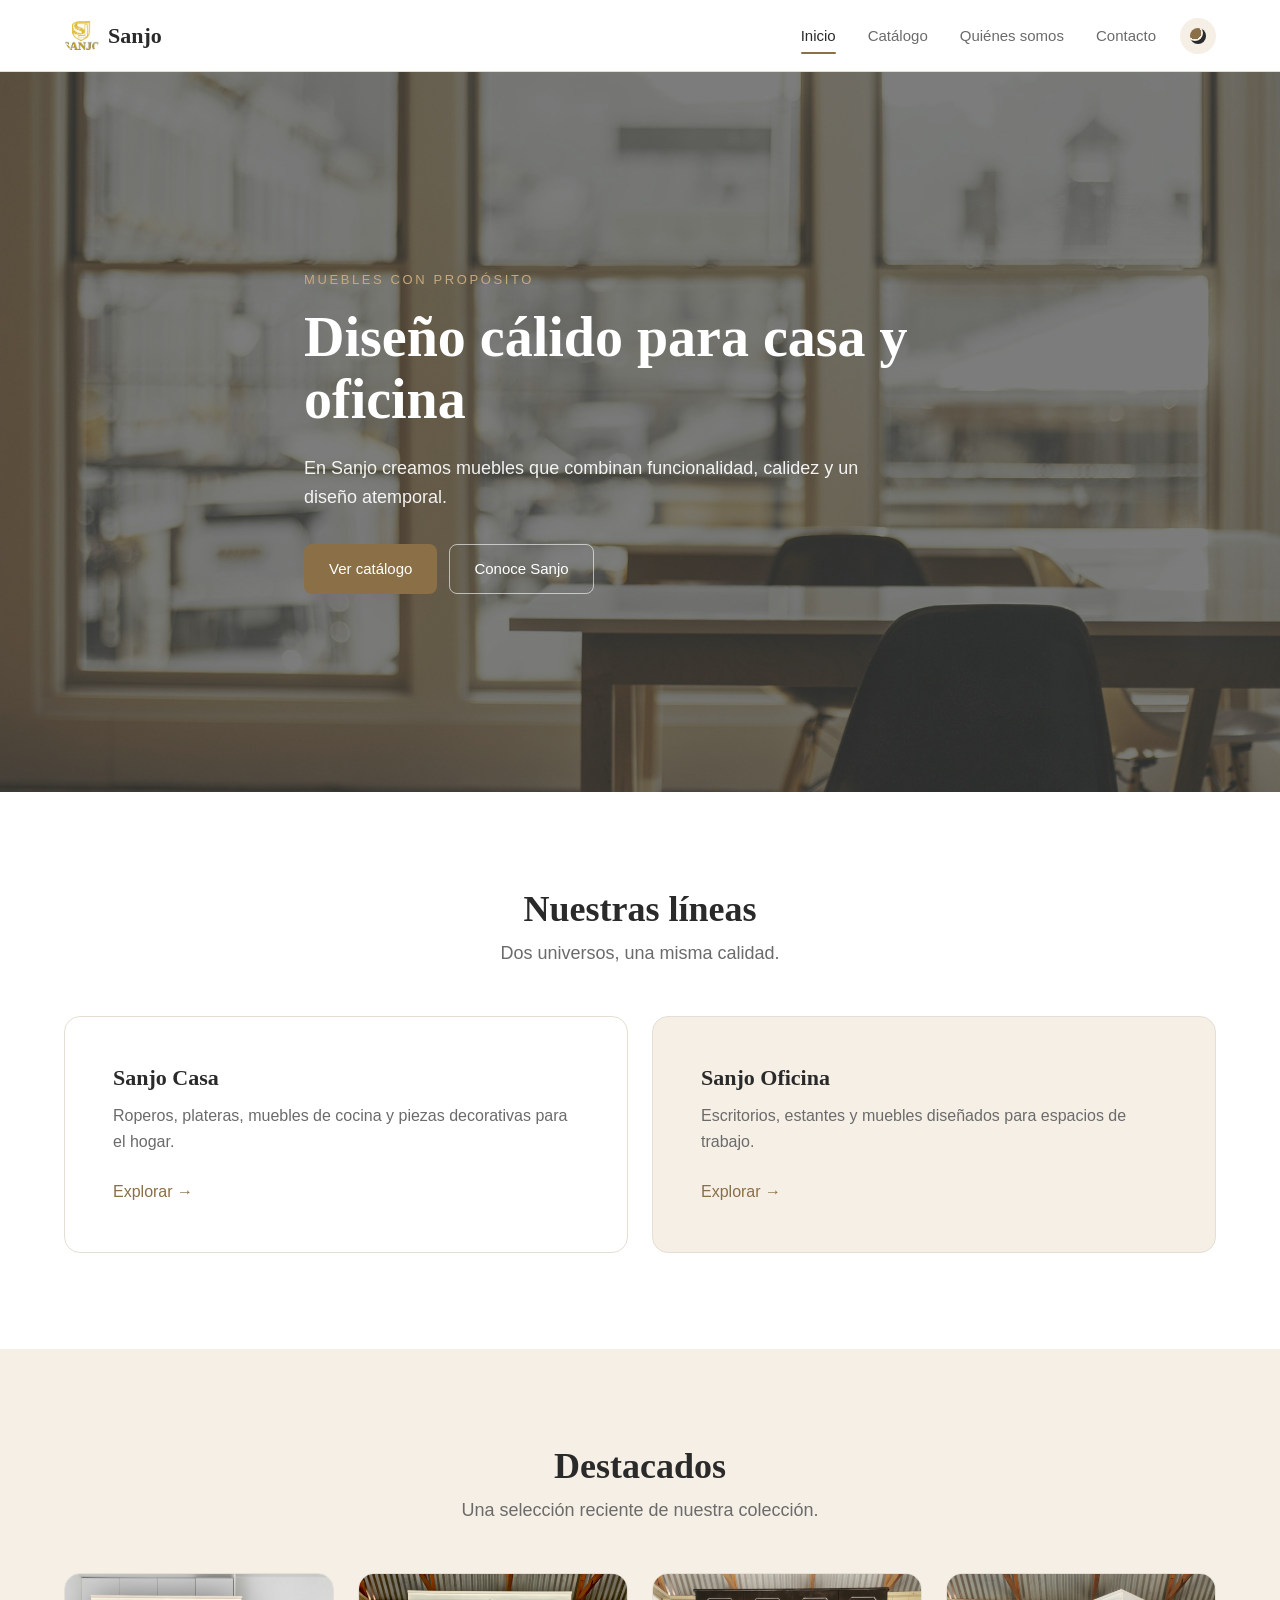
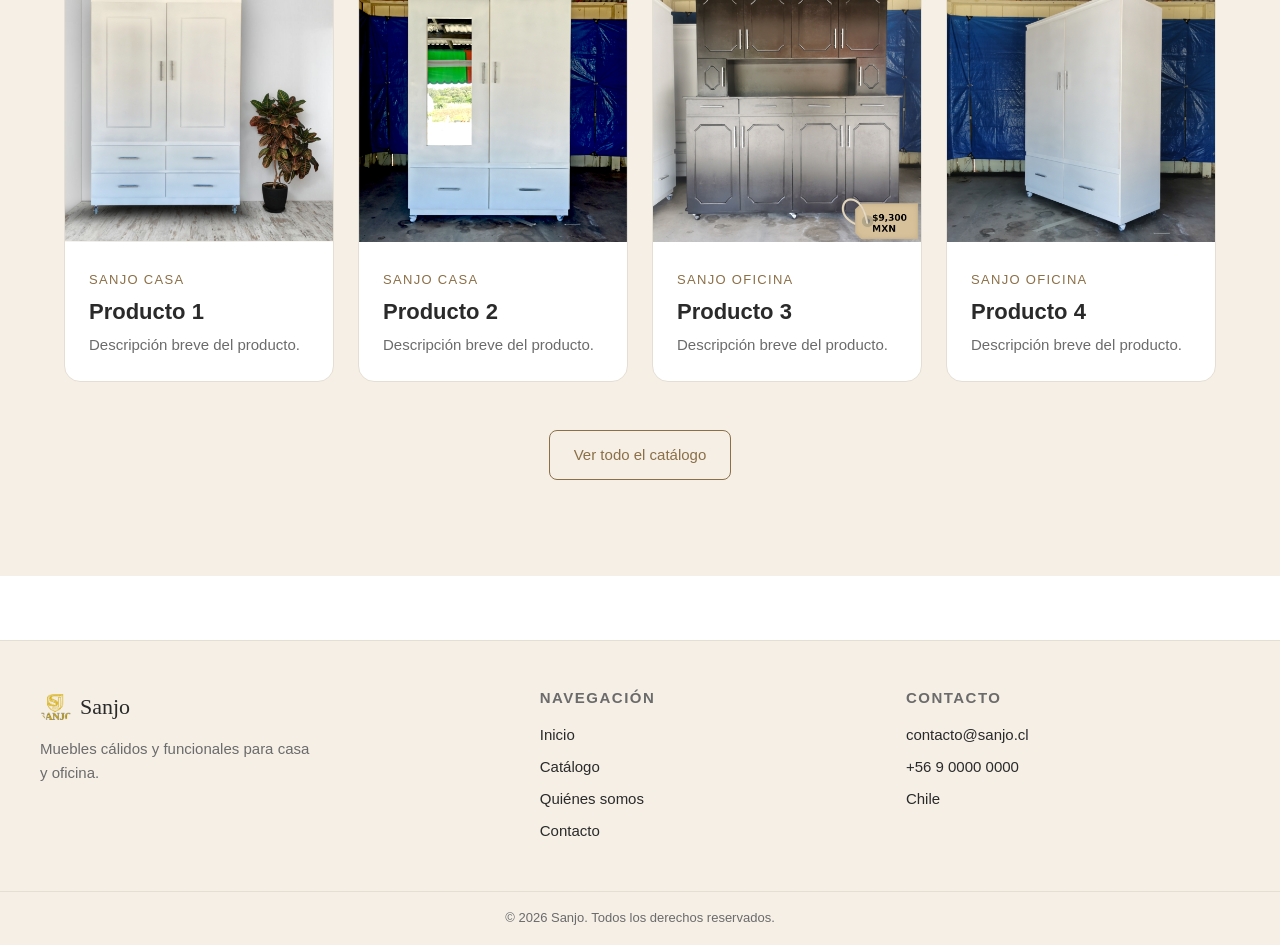
==== sanjo-static/index.html @ f372dff4 "Base del proyecto" ====
<!DOCTYPE html>
<html lang="es" data-theme="light">
<head>
    <meta charset="UTF-8">
    <meta name="viewport" content="width=device-width, initial-scale=1.0">
    <meta name="description" content="Sanjo - Muebles para el hogar y la oficina. Diseño cálido, elegante y funcional.">
    <title>Sanjo - Muebles para casa y oficina</title>
    <link rel="stylesheet" href="css/styles.css">
    <link rel="icon" type="image/png" href="assets/images/branding/imagotipo-sanjo.png">
</head>
<body>
    <header class="navbar" id="navbar">
        <div class="container navbar__inner">
            <a href="index.html" class="navbar__brand" aria-label="Sanjo inicio">
                <img src="assets/images/branding/imagotipo-sanjo.png" alt="Sanjo" class="navbar__logo">
                <span class="navbar__name">Sanjo</span>
            </a>

            <button class="navbar__toggle" id="navToggle" aria-label="Abrir menú" aria-expanded="false" aria-controls="navMenu">
                <span></span>
                <span></span>
                <span></span>
            </button>

            <nav class="navbar__menu" id="navMenu" aria-label="Menú principal">
                <ul class="navbar__list">
                    <li><a href="index.html" class="navbar__link is-active">Inicio</a></li>
                    <li><a href="catalogo.html" class="navbar__link">Catálogo</a></li>
                    <li><a href="quienes-somos.html" class="navbar__link">Quiénes somos</a></li>
                    <li><a href="contacto.html" class="navbar__link">Contacto</a></li>
                </ul>
                <button class="theme-toggle" id="themeToggle" aria-label="Cambiar tema">
                    <span class="theme-toggle__icon" aria-hidden="true"></span>
                </button>
            </nav>
        </div>
    </header>

    <main>
        <section class="hero" style="background-image: url('assets/images/backgrounds/home-hero.jpg');">
            <div class="hero__overlay"></div>
            <div class="container hero__content">
                <p class="hero__eyebrow">Muebles con propósito</p>
                <h1 class="hero__title">Diseño cálido para casa y oficina</h1>
                <p class="hero__lead">En Sanjo creamos muebles que combinan funcionalidad, calidez y un diseño atemporal.</p>
                <div class="hero__actions">
                    <a href="catalogo.html" class="btn btn--primary">Ver catálogo</a>
                    <a href="quienes-somos.html" class="btn btn--ghost">Conoce Sanjo</a>
                </div>
            </div>
        </section>

        <section class="lines section">
            <div class="container">
                <header class="section__header">
                    <h2 class="section__title">Nuestras líneas</h2>
                    <p class="section__subtitle">Dos universos, una misma calidad.</p>
                </header>
                <div class="lines__grid">
                    <article class="line-card">
                        <h3 class="line-card__title">Sanjo Casa</h3>
                        <p class="line-card__text">Roperos, plateras, muebles de cocina y piezas decorativas para el hogar.</p>
                        <a href="catalogo.html?linea=casa" class="line-card__link">Explorar →</a>
                    </article>
                    <article class="line-card line-card--alt">
                        <h3 class="line-card__title">Sanjo Oficina</h3>
                        <p class="line-card__text">Escritorios, estantes y muebles diseñados para espacios de trabajo.</p>
                        <a href="catalogo.html?linea=oficina" class="line-card__link">Explorar →</a>
                    </article>
                </div>
            </div>
        </section>

        <section class="featured section section--alt">
            <div class="container">
                <header class="section__header">
                    <h2 class="section__title">Destacados</h2>
                    <p class="section__subtitle">Una selección reciente de nuestra colección.</p>
                </header>
                <div class="products__grid">
                    <article class="product-card">
                        <div class="product-card__media">
                            <img src="assets/images/products/producto-1.png" alt="Producto destacado 1" loading="lazy">
                        </div>
                        <div class="product-card__body">
                            <span class="product-card__tag">Sanjo Casa</span>
                            <h3 class="product-card__title">Producto 1</h3>
                            <p class="product-card__text">Descripción breve del producto.</p>
                        </div>
                    </article>
                    <article class="product-card">
                        <div class="product-card__media">
                            <img src="assets/images/products/producto-2.png" alt="Producto destacado 2" loading="lazy">
                        </div>
                        <div class="product-card__body">
                            <span class="product-card__tag">Sanjo Casa</span>
                            <h3 class="product-card__title">Producto 2</h3>
                            <p class="product-card__text">Descripción breve del producto.</p>
                        </div>
                    </article>
                    <article class="product-card">
                        <div class="product-card__media">
                            <img src="assets/images/products/producto-3.png" alt="Producto destacado 3" loading="lazy">
                        </div>
                        <div class="product-card__body">
                            <span class="product-card__tag">Sanjo Oficina</span>
                            <h3 class="product-card__title">Producto 3</h3>
                            <p class="product-card__text">Descripción breve del producto.</p>
                        </div>
                    </article>
                    <article class="product-card">
                        <div class="product-card__media">
                            <img src="assets/images/products/producto-4.png" alt="Producto destacado 4" loading="lazy">
                        </div>
                        <div class="product-card__body">
                            <span class="product-card__tag">Sanjo Oficina</span>
                            <h3 class="product-card__title">Producto 4</h3>
                            <p class="product-card__text">Descripción breve del producto.</p>
                        </div>
                    </article>
                </div>
                <div class="section__footer">
                    <a href="catalogo.html" class="btn btn--outline">Ver todo el catálogo</a>
                </div>
            </div>
        </section>
    </main>

    <footer class="footer">
        <div class="container footer__inner">
            <div class="footer__col footer__col--brand">
                <a href="index.html" class="footer__brand">
                    <img src="assets/images/branding/imagotipo-sanjo.png" alt="Sanjo" class="footer__logo">
                    <span>Sanjo</span>
                </a>
                <p class="footer__text">Muebles cálidos y funcionales para casa y oficina.</p>
            </div>
            <div class="footer__col">
                <h4 class="footer__heading">Navegación</h4>
                <ul class="footer__list">
                    <li><a href="index.html">Inicio</a></li>
                    <li><a href="catalogo.html">Catálogo</a></li>
                    <li><a href="quienes-somos.html">Quiénes somos</a></li>
                    <li><a href="contacto.html">Contacto</a></li>
                </ul>
            </div>
            <div class="footer__col">
                <h4 class="footer__heading">Contacto</h4>
                <ul class="footer__list">
                    <li><a href="mailto:contacto@sanjo.cl">contacto@sanjo.cl</a></li>
                    <li><a href="tel:+56000000000">+56 9 0000 0000</a></li>
                    <li>Chile</li>
                </ul>
            </div>
        </div>
        <div class="footer__bottom">
            <div class="container">
                <p>&copy; <span id="year"></span> Sanjo. Todos los derechos reservados.</p>
            </div>
        </div>
    </footer>

    <script src="js/main.js"></script>
</body>
</html>
---- sanjo-static/css/styles.css ----
/* ============================================
   Sanjo — Hoja de estilos base
   ============================================ */

/* --- Variables: tema claro (por defecto) --- */
:root {
    /* Colores — paleta cálida */
    --color-bg: #FFFFFF;
    --color-bg-alt: #F5EFE6;
    --color-bg-elev: #FFFFFF;
    --color-text: #2A2A2A;
    --color-text-muted: #6B6B6B;
    --color-border: #E5DED3;
    --color-accent: #8B6F47;
    --color-accent-strong: #6E5638;
    --color-wood: #C9A87C;
    --color-beige: #F5EFE6;
    --color-overlay: rgba(42, 42, 42, 0.55);

    /* Tipografía */
    --font-sans: "Inter", -apple-system, BlinkMacSystemFont, "Segoe UI", Roboto, "Helvetica Neue", Arial, sans-serif;
    --font-serif: "Playfair Display", Georgia, "Times New Roman", serif;
    --fs-xs: 0.8125rem;
    --fs-sm: 0.9375rem;
    --fs-base: 1rem;
    --fs-md: 1.125rem;
    --fs-lg: 1.375rem;
    --fs-xl: 1.75rem;
    --fs-2xl: 2.25rem;
    --fs-3xl: 3rem;
    --lh-tight: 1.2;
    --lh-normal: 1.6;

    /* Espaciados */
    --space-1: 0.25rem;
    --space-2: 0.5rem;
    --space-3: 0.75rem;
    --space-4: 1rem;
    --space-5: 1.5rem;
    --space-6: 2rem;
    --space-7: 3rem;
    --space-8: 4rem;
    --space-9: 6rem;

    /* Otros */
    --radius-sm: 4px;
    --radius-md: 8px;
    --radius-lg: 16px;
    --shadow-sm: 0 1px 3px rgba(0, 0, 0, 0.06);
    --shadow-md: 0 6px 18px rgba(42, 42, 42, 0.08);
    --transition: 0.25s ease;
    --container: 1200px;
    --navbar-h: 72px;
}

/* --- Variables: tema oscuro --- */
[data-theme="dark"] {
    --color-bg: #1A1815;
    --color-bg-alt: #23201C;
    --color-bg-elev: #2A2622;
    --color-text: #F1ECE3;
    --color-text-muted: #B8AFA1;
    --color-border: #3A332C;
    --color-accent: #C9A87C;
    --color-accent-strong: #E0C49B;
    --color-wood: #B89265;
    --color-beige: #2A2622;
    --color-overlay: rgba(0, 0, 0, 0.6);
    --shadow-sm: 0 1px 3px rgba(0, 0, 0, 0.4);
    --shadow-md: 0 6px 18px rgba(0, 0, 0, 0.5);
}

/* --- Reset --- */
*, *::before, *::after { box-sizing: border-box; }
* { margin: 0; }
html { scroll-behavior: smooth; -webkit-text-size-adjust: 100%; }
body {
    font-family: var(--font-sans);
    font-size: var(--fs-base);
    line-height: var(--lh-normal);
    color: var(--color-text);
    background-color: var(--color-bg);
    -webkit-font-smoothing: antialiased;
    transition: background-color var(--transition), color var(--transition);
}
img, picture, svg { max-width: 100%; display: block; }
button, input, select, textarea { font: inherit; color: inherit; }
button { background: none; border: 0; cursor: pointer; }
a { color: inherit; text-decoration: none; }
ul { list-style: none; padding: 0; }
h1, h2, h3, h4 { line-height: var(--lh-tight); font-weight: 600; }
h1 { font-family: var(--font-serif); font-size: var(--fs-3xl); }
h2 { font-family: var(--font-serif); font-size: var(--fs-2xl); }
h3 { font-size: var(--fs-lg); }
h4 { font-size: var(--fs-md); }

/* --- Utilidades --- */
.container {
    width: 100%;
    max-width: var(--container);
    margin: 0 auto;
    padding: 0 var(--space-5);
}
.section { padding: var(--space-9) 0; }
.section--alt { background-color: var(--color-bg-alt); }
.section__header { text-align: center; margin-bottom: var(--space-7); }
.section__title { margin-bottom: var(--space-2); }
.section__subtitle { color: var(--color-text-muted); font-size: var(--fs-md); }
.section__footer { text-align: center; margin-top: var(--space-7); }

/* --- Botones --- */
.btn {
    display: inline-block;
    padding: var(--space-3) var(--space-5);
    border-radius: var(--radius-md);
    font-weight: 500;
    font-size: var(--fs-sm);
    transition: background-color var(--transition), color var(--transition), border-color var(--transition), transform var(--transition);
    border: 1px solid transparent;
    cursor: pointer;
}
.btn--primary { background-color: var(--color-accent); color: #fff; }
.btn--primary:hover { background-color: var(--color-accent-strong); }
.btn--ghost { background-color: transparent; color: #fff; border-color: rgba(255, 255, 255, 0.6); }
.btn--ghost:hover { background-color: rgba(255, 255, 255, 0.1); }
.btn--outline { background-color: transparent; color: var(--color-accent); border-color: var(--color-accent); }
.btn--outline:hover { background-color: var(--color-accent); color: #fff; }

/* --- Navbar --- */
.navbar {
    position: sticky;
    top: 0;
    z-index: 50;
    background-color: var(--color-bg-elev);
    border-bottom: 1px solid var(--color-border);
    height: var(--navbar-h);
    transition: background-color var(--transition), border-color var(--transition);
}
.navbar__inner {
    display: flex;
    align-items: center;
    justify-content: space-between;
    height: 100%;
}
.navbar__brand {
    display: flex;
    align-items: center;
    gap: var(--space-2);
    font-family: var(--font-serif);
    font-size: var(--fs-lg);
    font-weight: 600;
    color: var(--color-text);
}
.navbar__logo { width: 36px; height: 36px; object-fit: contain; border-radius: 50%; }
.navbar__list {
    display: flex;
    gap: var(--space-6);
    align-items: center;
}
.navbar__link {
    position: relative;
    font-size: var(--fs-sm);
    color: var(--color-text-muted);
    padding: var(--space-2) 0;
    transition: color var(--transition);
}
.navbar__link:hover, .navbar__link.is-active { color: var(--color-text); }
.navbar__link.is-active::after {
    content: "";
    position: absolute;
    left: 0; right: 0; bottom: -2px;
    height: 2px;
    background-color: var(--color-accent);
    border-radius: 2px;
}
.navbar__menu { display: flex; align-items: center; gap: var(--space-5); }
.navbar__toggle {
    display: none;
    flex-direction: column;
    gap: 5px;
    width: 28px;
    height: 28px;
    justify-content: center;
    align-items: center;
}
.navbar__toggle span {
    display: block;
    width: 22px;
    height: 2px;
    background-color: var(--color-text);
    transition: transform var(--transition), opacity var(--transition);
}
.navbar__toggle.is-open span:nth-child(1) { transform: translateY(7px) rotate(45deg); }
.navbar__toggle.is-open span:nth-child(2) { opacity: 0; }
.navbar__toggle.is-open span:nth-child(3) { transform: translateY(-7px) rotate(-45deg); }

/* --- Theme toggle --- */
.theme-toggle {
    width: 36px; height: 36px;
    border-radius: 50%;
    display: inline-flex;
    align-items: center;
    justify-content: center;
    background-color: var(--color-bg-alt);
    color: var(--color-text);
    transition: background-color var(--transition);
}
.theme-toggle:hover { background-color: var(--color-border); }
.theme-toggle__icon {
    width: 16px; height: 16px;
    border-radius: 50%;
    background: radial-gradient(circle at 30% 30%, var(--color-accent) 0%, var(--color-accent) 40%, transparent 41%);
    box-shadow: inset -3px -3px 0 0 var(--color-text);
    transition: background var(--transition), box-shadow var(--transition);
}
[data-theme="dark"] .theme-toggle__icon {
    background: var(--color-text);
    box-shadow: 0 0 0 1px var(--color-text);
}

/* --- Hero --- */
.hero {
    position: relative;
    min-height: 80vh;
    background-size: cover;
    background-position: center;
    display: flex;
    align-items: center;
    color: #fff;
    padding: var(--space-9) 0;
}
.hero__overlay {
    position: absolute; inset: 0;
    background: var(--color-overlay);
}
.hero__content { position: relative; max-width: 720px; }
.hero__eyebrow {
    text-transform: uppercase;
    letter-spacing: 0.2em;
    font-size: var(--fs-xs);
    margin-bottom: var(--space-4);
    color: var(--color-wood);
}
.hero__title {
    font-family: var(--font-serif);
    font-size: clamp(2rem, 5vw, 3.5rem);
    line-height: 1.1;
    margin-bottom: var(--space-5);
}
.hero__lead { font-size: var(--fs-md); margin-bottom: var(--space-6); max-width: 560px; opacity: 0.92; }
.hero__actions { display: flex; flex-wrap: wrap; gap: var(--space-3); }

/* --- Page header / page banner --- */
.page-header { text-align: center; padding: var(--space-8) 0 var(--space-7); }
.page-header__eyebrow {
    text-transform: uppercase;
    letter-spacing: 0.2em;
    font-size: var(--fs-xs);
    color: var(--color-accent);
    margin-bottom: var(--space-3);
}
.page-header__title { margin-bottom: var(--space-3); }
.page-header__lead { color: var(--color-text-muted); max-width: 600px; margin: 0 auto; }

.page-banner {
    position: relative;
    min-height: 320px;
    background-size: cover;
    background-position: center;
    display: flex;
    align-items: center;
    justify-content: center;
    text-align: center;
    color: #fff;
    padding: var(--space-8) 0;
}
.page-banner__overlay { position: absolute; inset: 0; background: var(--color-overlay); }
.page-banner__content { position: relative; }
.page-banner__eyebrow {
    text-transform: uppercase;
    letter-spacing: 0.2em;
    font-size: var(--fs-xs);
    color: var(--color-wood);
    margin-bottom: var(--space-3);
}

/* --- Lines (home) --- */
.lines__grid {
    display: grid;
    grid-template-columns: repeat(auto-fit, minmax(280px, 1fr));
    gap: var(--space-5);
}
.line-card {
    background-color: var(--color-bg-elev);
    border: 1px solid var(--color-border);
    border-radius: var(--radius-lg);
    padding: var(--space-7);
    transition: transform var(--transition), box-shadow var(--transition);
}
.line-card:hover { transform: translateY(-4px); box-shadow: var(--shadow-md); }
.line-card--alt { background-color: var(--color-bg-alt); }
.line-card__title { font-family: var(--font-serif); margin-bottom: var(--space-3); }
.line-card__text { color: var(--color-text-muted); margin-bottom: var(--space-5); }
.line-card__link { color: var(--color-accent); font-weight: 500; }
.line-card__link:hover { color: var(--color-accent-strong); }

/* --- Products grid --- */
.products__grid {
    display: grid;
    grid-template-columns: repeat(auto-fit, minmax(240px, 1fr));
    gap: var(--space-5);
}
.product-card {
    background-color: var(--color-bg-elev);
    border: 1px solid var(--color-border);
    border-radius: var(--radius-lg);
    overflow: hidden;
    transition: transform var(--transition), box-shadow var(--transition);
}
.product-card:hover { transform: translateY(-4px); box-shadow: var(--shadow-md); }
.product-card__media {
    aspect-ratio: 1 / 1;
    overflow: hidden;
    background-color: var(--color-bg-alt);
}
.product-card__media img { width: 100%; height: 100%; object-fit: cover; }
.product-card__body { padding: var(--space-5); }
.product-card__tag {
    display: inline-block;
    font-size: var(--fs-xs);
    text-transform: uppercase;
    letter-spacing: 0.1em;
    color: var(--color-accent);
    margin-bottom: var(--space-2);
}
.product-card__title { margin-bottom: var(--space-2); }
.product-card__text { color: var(--color-text-muted); font-size: var(--fs-sm); }

/* --- Catalog filters --- */
.catalog__filters {
    display: flex;
    flex-wrap: wrap;
    gap: var(--space-3);
    justify-content: center;
    margin-bottom: var(--space-7);
}
.chip {
    padding: var(--space-2) var(--space-5);
    border-radius: 999px;
    border: 1px solid var(--color-border);
    background-color: var(--color-bg-elev);
    color: var(--color-text-muted);
    font-size: var(--fs-sm);
    transition: all var(--transition);
}
.chip:hover { color: var(--color-text); border-color: var(--color-text); }
.chip.is-active {
    background-color: var(--color-accent);
    border-color: var(--color-accent);
    color: #fff;
}

/* --- About --- */
.about__intro { max-width: 760px; margin: 0 auto; text-align: center; }
.about__text { color: var(--color-text-muted); font-size: var(--fs-md); margin-top: var(--space-4); }

.values__grid {
    display: grid;
    grid-template-columns: repeat(auto-fit, minmax(220px, 1fr));
    gap: var(--space-5);
}
.value-card {
    background-color: var(--color-bg-elev);
    border: 1px solid var(--color-border);
    border-radius: var(--radius-lg);
    padding: var(--space-6);
    text-align: center;
}
.value-card__title { font-family: var(--font-serif); margin-bottom: var(--space-3); }
.value-card__text { color: var(--color-text-muted); font-size: var(--fs-sm); }

/* --- Contact --- */
.contact__grid {
    display: grid;
    grid-template-columns: 1.4fr 1fr;
    gap: var(--space-7);
    align-items: start;
}
.contact__form {
    background-color: var(--color-bg-elev);
    border: 1px solid var(--color-border);
    border-radius: var(--radius-lg);
    padding: var(--space-6);
    display: flex;
    flex-direction: column;
    gap: var(--space-4);
}
.field { display: flex; flex-direction: column; gap: var(--space-2); }
.field label { font-size: var(--fs-sm); color: var(--color-text-muted); }
.field input, .field textarea {
    padding: var(--space-3);
    border: 1px solid var(--color-border);
    border-radius: var(--radius-md);
    background-color: var(--color-bg);
    transition: border-color var(--transition);
}
.field input:focus, .field textarea:focus {
    outline: none;
    border-color: var(--color-accent);
}
.field textarea { resize: vertical; min-height: 120px; }

.contact__info {
    background-color: var(--color-bg-alt);
    border-radius: var(--radius-lg);
    padding: var(--space-6);
}
.contact__info-title { font-family: var(--font-serif); margin-bottom: var(--space-5); }
.contact__info-list { display: flex; flex-direction: column; gap: var(--space-4); }
.contact__info-list li { display: flex; flex-direction: column; gap: var(--space-1); }
.contact__info-list strong { font-size: var(--fs-xs); text-transform: uppercase; letter-spacing: 0.1em; color: var(--color-text-muted); }
.contact__info-list a:hover { color: var(--color-accent); }

/* --- Footer --- */
.footer {
    background-color: var(--color-bg-alt);
    border-top: 1px solid var(--color-border);
    margin-top: var(--space-8);
}
.footer__inner {
    display: grid;
    grid-template-columns: 1.4fr 1fr 1fr;
    gap: var(--space-6);
    padding: var(--space-7) 0;
}
.footer__brand { display: flex; align-items: center; gap: var(--space-2); font-family: var(--font-serif); font-size: var(--fs-lg); }
.footer__logo { width: 32px; height: 32px; object-fit: contain; border-radius: 50%; }
.footer__text { color: var(--color-text-muted); font-size: var(--fs-sm); margin-top: var(--space-3); max-width: 280px; }
.footer__heading { font-family: var(--font-sans); font-size: var(--fs-sm); text-transform: uppercase; letter-spacing: 0.1em; color: var(--color-text-muted); margin-bottom: var(--space-4); }
.footer__list { display: flex; flex-direction: column; gap: var(--space-2); font-size: var(--fs-sm); }
.footer__list a:hover { color: var(--color-accent); }
.footer__bottom {
    border-top: 1px solid var(--color-border);
    padding: var(--space-4) 0;
    font-size: var(--fs-xs);
    color: var(--color-text-muted);
    text-align: center;
}

/* --- Responsive --- */
@media (max-width: 768px) {
    :root { --navbar-h: 64px; }
    h1 { font-size: var(--fs-2xl); }
    h2 { font-size: var(--fs-xl); }
    .section { padding: var(--space-7) 0; }

    .navbar__toggle { display: flex; }
    .navbar__menu {
        position: fixed;
        top: var(--navbar-h);
        left: 0; right: 0;
        background-color: var(--color-bg-elev);
        border-bottom: 1px solid var(--color-border);
        flex-direction: column;
        align-items: stretch;
        padding: var(--space-5);
        gap: var(--space-4);
        transform: translateY(-110%);
        opacity: 0;
        pointer-events: none;
        transition: transform var(--transition), opacity var(--transition);
    }
    .navbar__menu.is-open { transform: translateY(0); opacity: 1; pointer-events: auto; }
    .navbar__list { flex-direction: column; gap: var(--space-4); align-items: flex-start; }
    .navbar__link { font-size: var(--fs-md); }
    .theme-toggle { align-self: flex-start; }

    .contact__grid { grid-template-columns: 1fr; }
    .footer__inner { grid-template-columns: 1fr; gap: var(--space-5); }
}
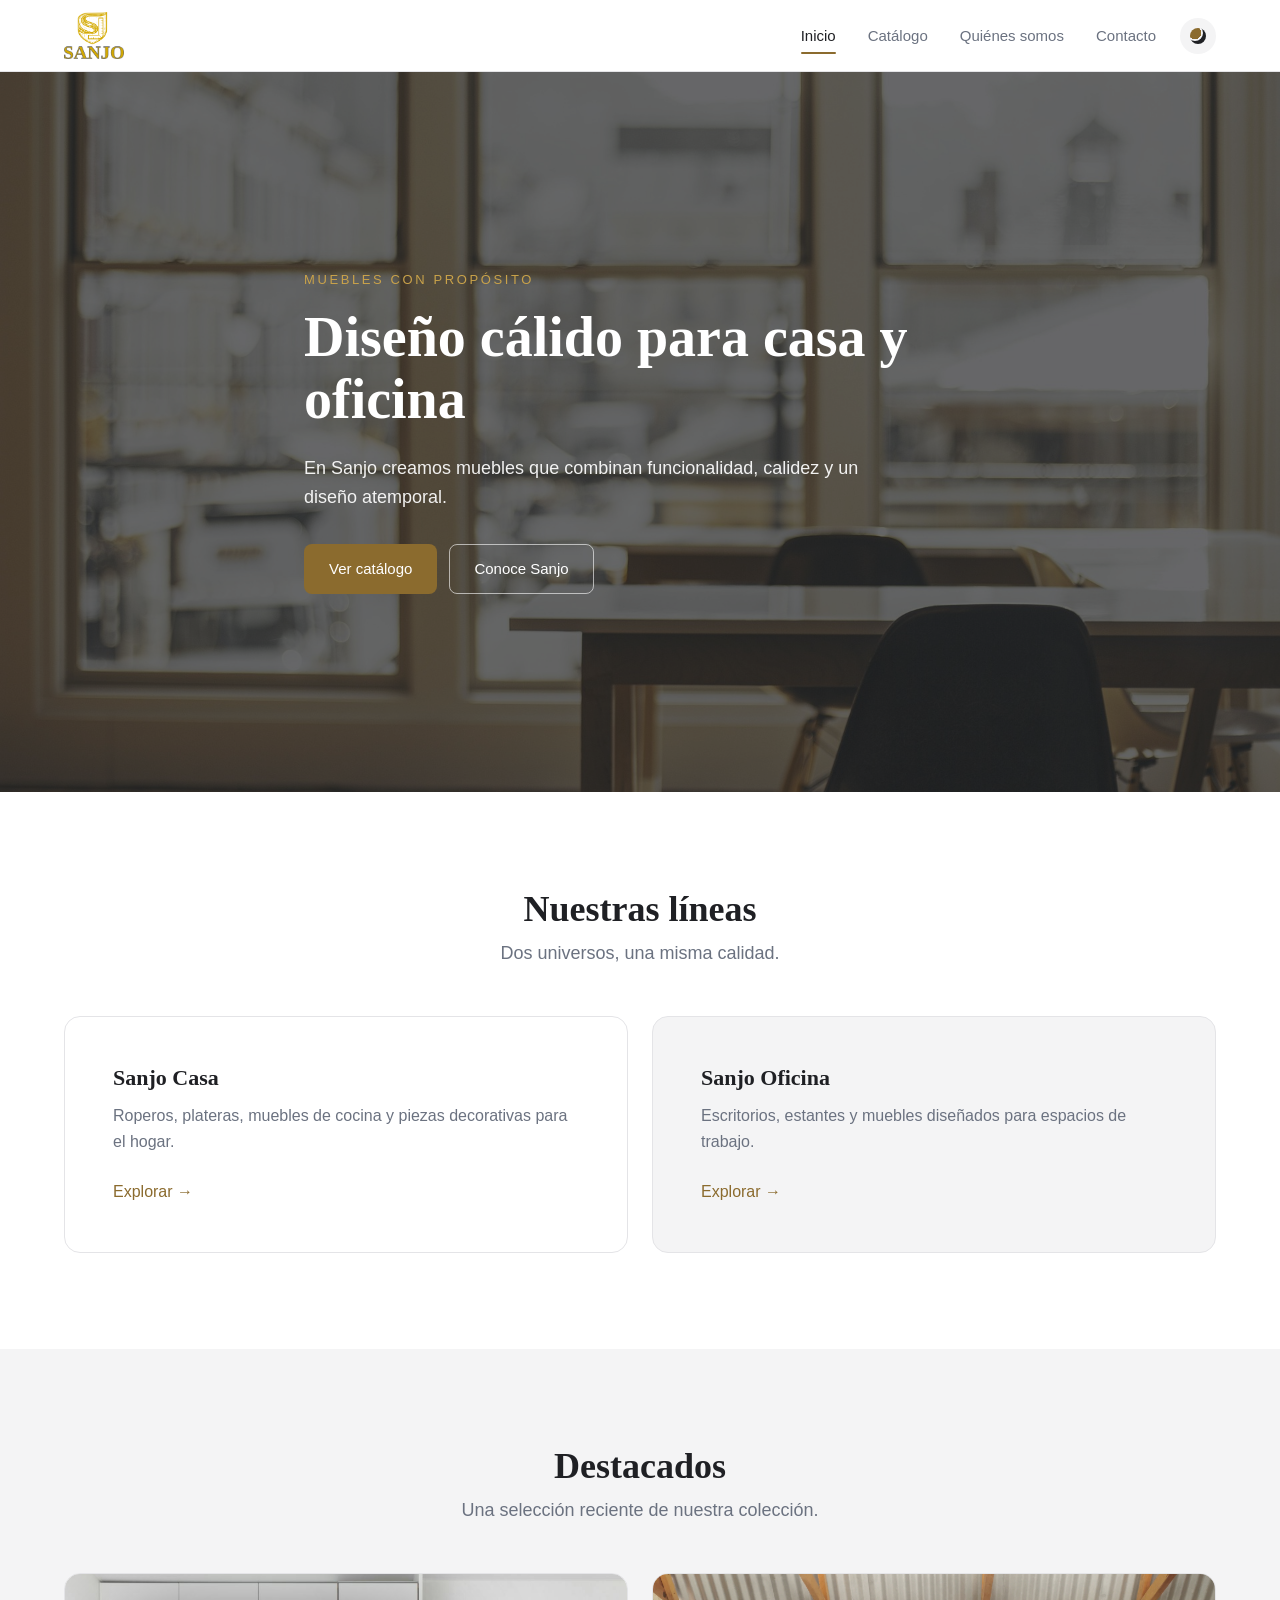
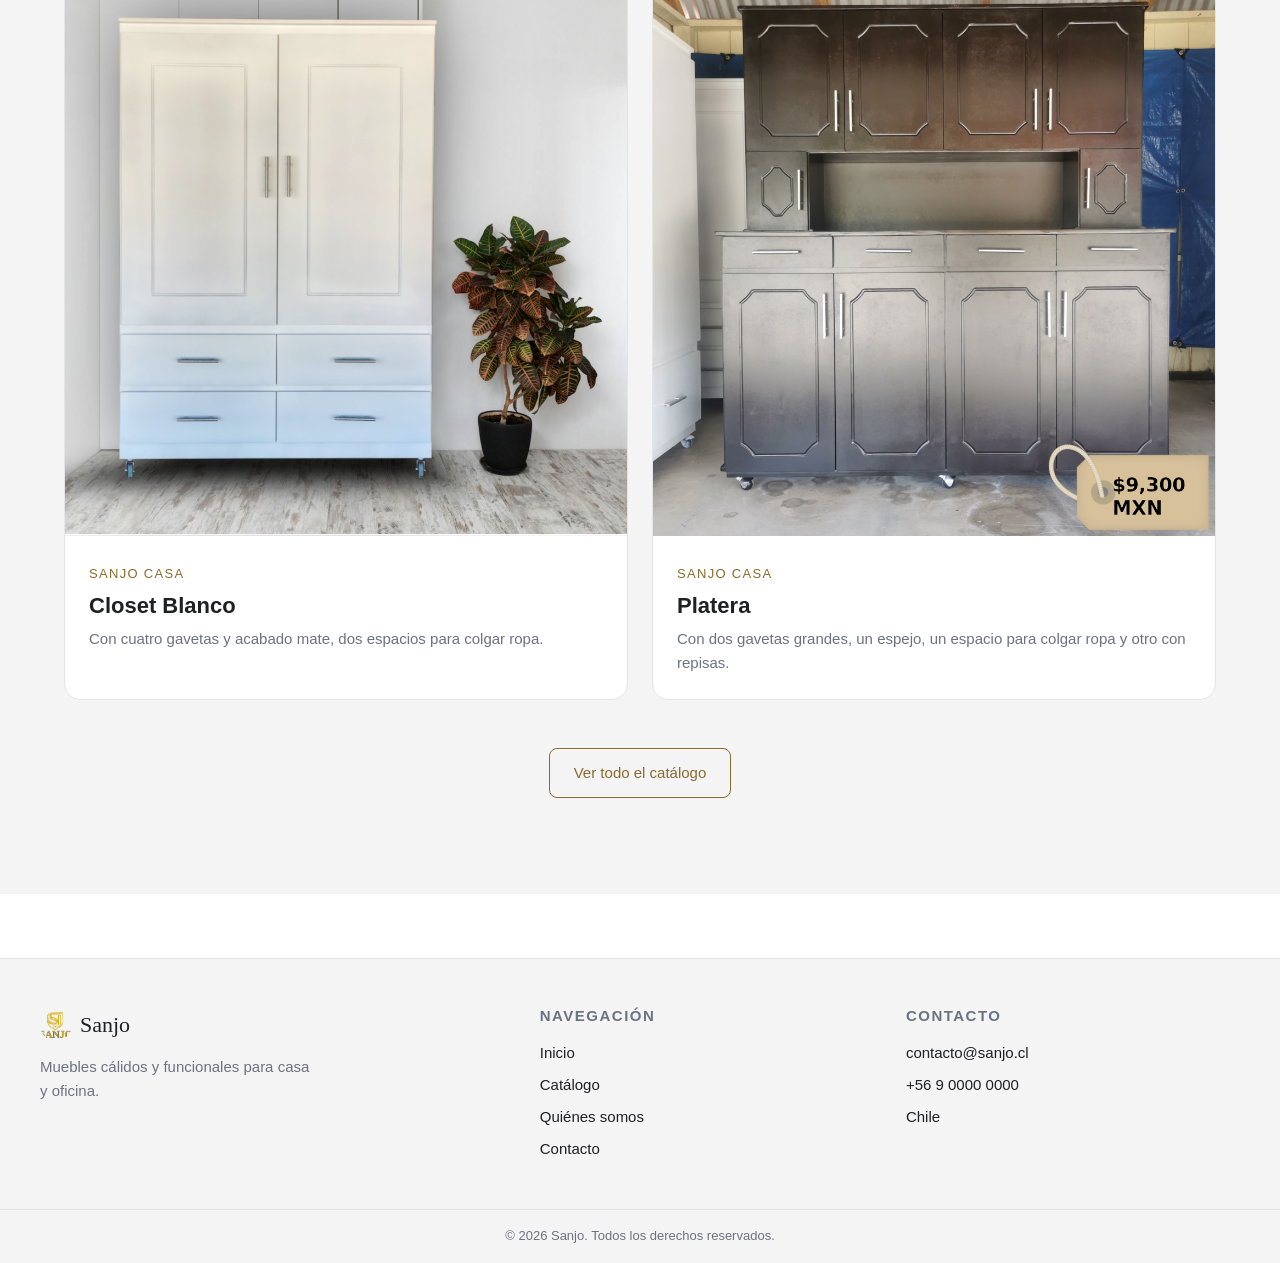
==== commit cc0f23e0: "Corrección de textos y anexión de iframe inicial" ====
--- a/sanjo-static/index.html
+++ b/sanjo-static/index.html
@@ -13,7 +13,6 @@
         <div class="container navbar__inner">
             <a href="index.html" class="navbar__brand" aria-label="Sanjo inicio">
                 <img src="assets/images/branding/imagotipo-sanjo.png" alt="Sanjo" class="navbar__logo">
-                <span class="navbar__name">Sanjo</span>
             </a>
 
             <button class="navbar__toggle" id="navToggle" aria-label="Abrir menú" aria-expanded="false" aria-controls="navMenu">
@@ -84,18 +83,8 @@
                         </div>
                         <div class="product-card__body">
                             <span class="product-card__tag">Sanjo Casa</span>
-                            <h3 class="product-card__title">Producto 1</h3>
-                            <p class="product-card__text">Descripción breve del producto.</p>
-                        </div>
-                    </article>
-                    <article class="product-card">
-                        <div class="product-card__media">
-                            <img src="assets/images/products/producto-2.png" alt="Producto destacado 2" loading="lazy">
-                        </div>
-                        <div class="product-card__body">
-                            <span class="product-card__tag">Sanjo Casa</span>
-                            <h3 class="product-card__title">Producto 2</h3>
-                            <p class="product-card__text">Descripción breve del producto.</p>
+                            <h3 class="product-card__title">Closet Blanco</h3>
+                            <p class="product-card__text">Con cuatro gavetas y acabado mate, dos espacios para colgar ropa.</p>
                         </div>
                     </article>
                     <article class="product-card">
@@ -103,19 +92,9 @@
                             <img src="assets/images/products/producto-3.png" alt="Producto destacado 3" loading="lazy">
                         </div>
                         <div class="product-card__body">
-                            <span class="product-card__tag">Sanjo Oficina</span>
-                            <h3 class="product-card__title">Producto 3</h3>
-                            <p class="product-card__text">Descripción breve del producto.</p>
-                        </div>
-                    </article>
-                    <article class="product-card">
-                        <div class="product-card__media">
-                            <img src="assets/images/products/producto-4.png" alt="Producto destacado 4" loading="lazy">
-                        </div>
-                        <div class="product-card__body">
-                            <span class="product-card__tag">Sanjo Oficina</span>
-                            <h3 class="product-card__title">Producto 4</h3>
-                            <p class="product-card__text">Descripción breve del producto.</p>
+                            <span class="product-card__tag">Sanjo Casa</span>
+                            <h3 class="product-card__title">Platera</h3>
+                            <p class="product-card__text">Con dos gavetas grandes, un espejo, un espacio para colgar ropa y otro con repisas.</p>
                         </div>
                     </article>
                 </div>
--- a/sanjo-static/css/styles.css
+++ b/sanjo-static/css/styles.css
@@ -4,18 +4,17 @@
 
 /* --- Variables: tema claro (por defecto) --- */
 :root {
-    /* Colores — paleta cálida */
+    /* Colores — paleta blanco / gris / dorado */
     --color-bg: #FFFFFF;
-    --color-bg-alt: #F5EFE6;
+    --color-bg-alt: #F4F4F5;
     --color-bg-elev: #FFFFFF;
-    --color-text: #2A2A2A;
-    --color-text-muted: #6B6B6B;
-    --color-border: #E5DED3;
-    --color-accent: #8B6F47;
-    --color-accent-strong: #6E5638;
-    --color-wood: #C9A87C;
-    --color-beige: #F5EFE6;
-    --color-overlay: rgba(42, 42, 42, 0.55);
+    --color-text: #1F2024;
+    --color-text-muted: #6B7280;
+    --color-border: #E4E4E7;
+    --color-accent: #8B6B2E;
+    --color-accent-strong: #6B5523;
+    --color-wood: #C9A24A;
+    --color-overlay: rgba(20, 20, 24, 0.6);
 
     /* Tipografía */
     --font-sans: "Inter", -apple-system, BlinkMacSystemFont, "Segoe UI", Roboto, "Helvetica Neue", Arial, sans-serif;
@@ -55,17 +54,16 @@
 
 /* --- Variables: tema oscuro --- */
 [data-theme="dark"] {
-    --color-bg: #1A1815;
-    --color-bg-alt: #23201C;
-    --color-bg-elev: #2A2622;
-    --color-text: #F1ECE3;
-    --color-text-muted: #B8AFA1;
-    --color-border: #3A332C;
-    --color-accent: #C9A87C;
-    --color-accent-strong: #E0C49B;
-    --color-wood: #B89265;
-    --color-beige: #2A2622;
-    --color-overlay: rgba(0, 0, 0, 0.6);
+    --color-bg: #0F1115;
+    --color-bg-alt: #181B20;
+    --color-bg-elev: #1F2329;
+    --color-text: #F4F4F5;
+    --color-text-muted: #9CA3AF;
+    --color-border: #2D3138;
+    --color-accent: #8B6B2E;
+    --color-accent-strong: #6B5523;
+    --color-wood: #D4AF5C;
+    --color-overlay: rgba(0, 0, 0, 0.7);
     --shadow-sm: 0 1px 3px rgba(0, 0, 0, 0.4);
     --shadow-md: 0 6px 18px rgba(0, 0, 0, 0.5);
 }
@@ -145,13 +143,14 @@
 .navbar__brand {
     display: flex;
     align-items: center;
-    gap: var(--space-2);
-    font-family: var(--font-serif);
-    font-size: var(--fs-lg);
-    font-weight: 600;
     color: var(--color-text);
 }
-.navbar__logo { width: 36px; height: 36px; object-fit: contain; border-radius: 50%; }
+.navbar__logo {
+    height: 48px;
+    width: auto;
+    max-width: 180px;
+    object-fit: contain;
+}
 .navbar__list {
     display: flex;
     gap: var(--space-6);
@@ -420,6 +419,52 @@
 .contact__info-list li { display: flex; flex-direction: column; gap: var(--space-1); }
 .contact__info-list strong { font-size: var(--fs-xs); text-transform: uppercase; letter-spacing: 0.1em; color: var(--color-text-muted); }
 .contact__info-list a:hover { color: var(--color-accent); }
+
+/* --- Mapa de ubicación --- */
+.map__title {
+    font-family: var(--font-serif);
+    font-size: var(--fs-xl);
+    text-align: center;
+    margin-bottom: var(--space-5);
+}
+.map__wrapper {
+    position: relative;
+    width: 100%;
+    height: 400px;
+    border: 1px solid var(--color-border);
+    border-radius: var(--radius-lg);
+    overflow: hidden;
+    background-color: var(--color-bg-alt);
+    box-shadow: var(--shadow-md);
+}
+.map__iframe {
+    width: 100%;
+    height: 100%;
+    border: 0;
+    display: block;
+}
+.map__placeholder {
+    position: absolute;
+    inset: 0;
+    display: flex;
+    flex-direction: column;
+    align-items: center;
+    justify-content: center;
+    gap: var(--space-3);
+    background: linear-gradient(135deg, var(--color-bg-alt) 0%, var(--color-bg) 100%);
+    color: var(--color-text-muted);
+    text-align: center;
+    padding: var(--space-5);
+}
+.map__placeholder-icon {
+    font-size: 2.5rem;
+    line-height: 1;
+}
+.map__placeholder-text {
+    font-size: var(--fs-md);
+    font-weight: 500;
+    color: var(--color-text);
+}
 
 /* --- Footer --- */
 .footer {
@@ -455,6 +500,7 @@
     .section { padding: var(--space-7) 0; }
 
     .navbar__toggle { display: flex; }
+    .navbar__logo { height: 40px; max-width: 150px; }
     .navbar__menu {
         position: fixed;
         top: var(--navbar-h);
@@ -477,4 +523,5 @@
 
     .contact__grid { grid-template-columns: 1fr; }
     .footer__inner { grid-template-columns: 1fr; gap: var(--space-5); }
-}
+    .map__wrapper { height: 300px; }
+}
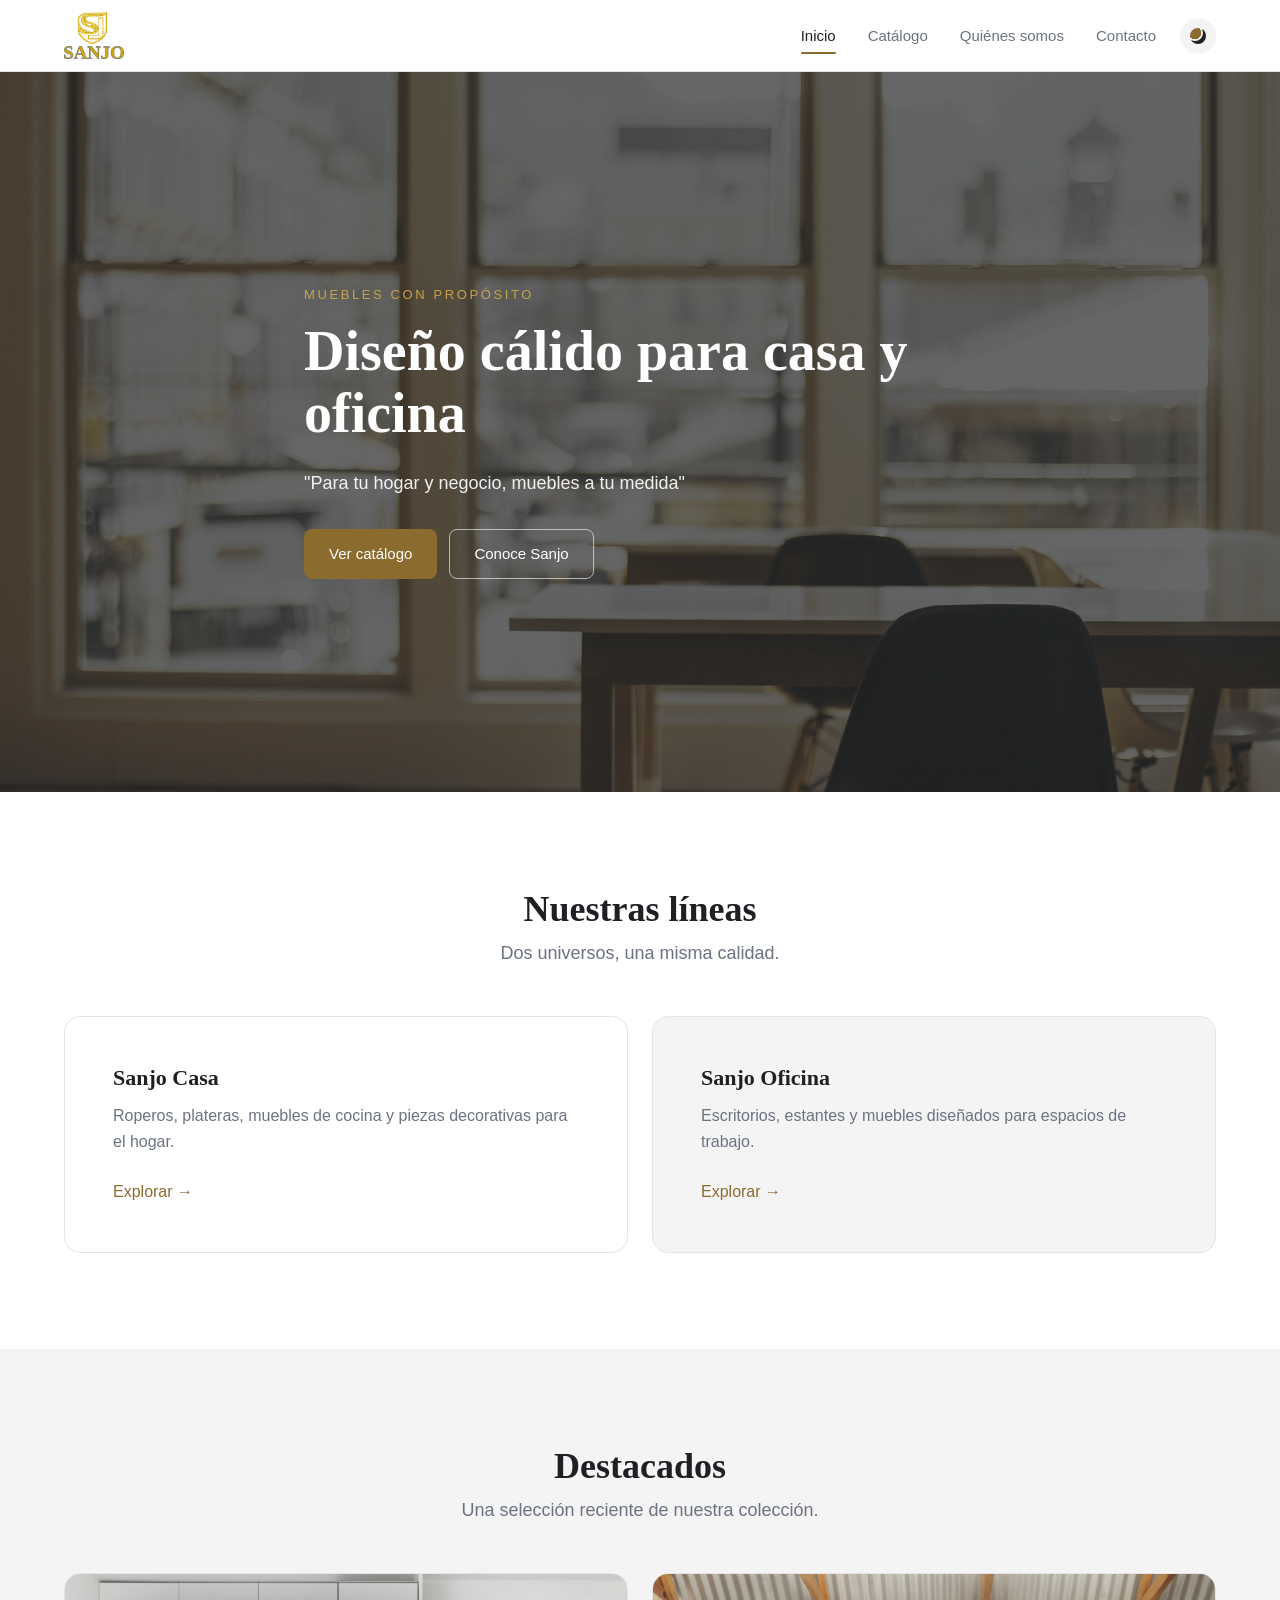
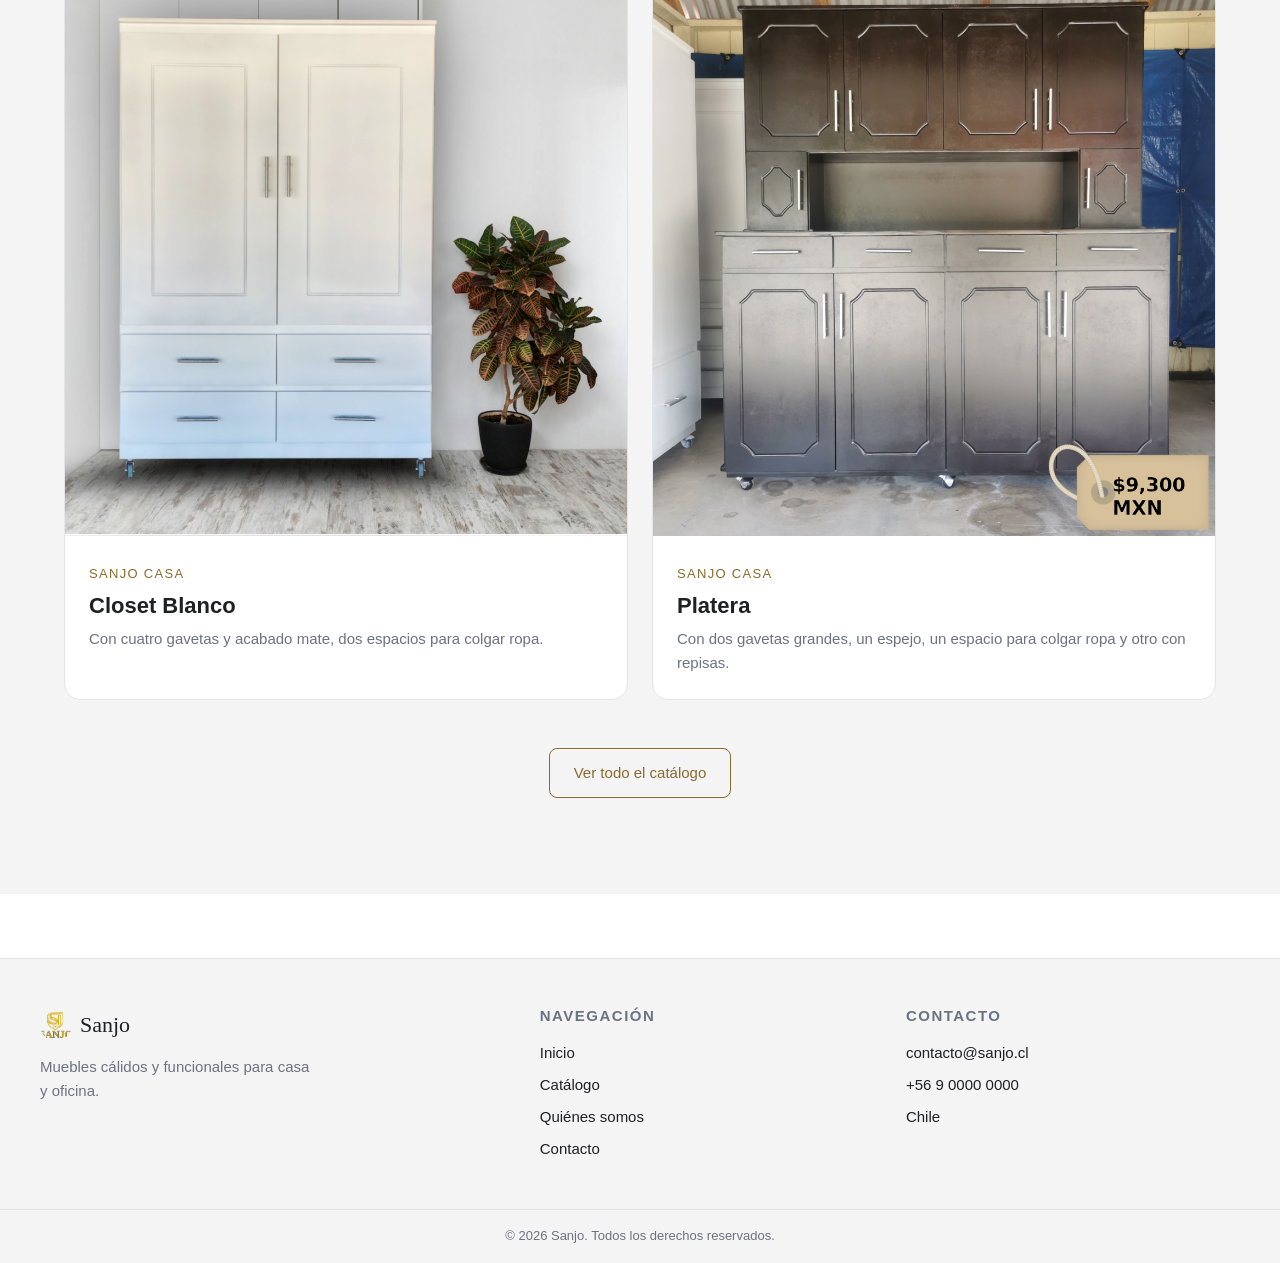
==== commit ebfc4eee: "Primera version estable" ====
--- a/sanjo-static/index.html
+++ b/sanjo-static/index.html
@@ -41,7 +41,7 @@
             <div class="container hero__content">
                 <p class="hero__eyebrow">Muebles con propósito</p>
                 <h1 class="hero__title">Diseño cálido para casa y oficina</h1>
-                <p class="hero__lead">En Sanjo creamos muebles que combinan funcionalidad, calidez y un diseño atemporal.</p>
+                <p class="hero__lead", style="text-decoration:wavy;">"Para tu hogar y negocio, muebles a tu medida"</p>
                 <div class="hero__actions">
                     <a href="catalogo.html" class="btn btn--primary">Ver catálogo</a>
                     <a href="quienes-somos.html" class="btn btn--ghost">Conoce Sanjo</a>
